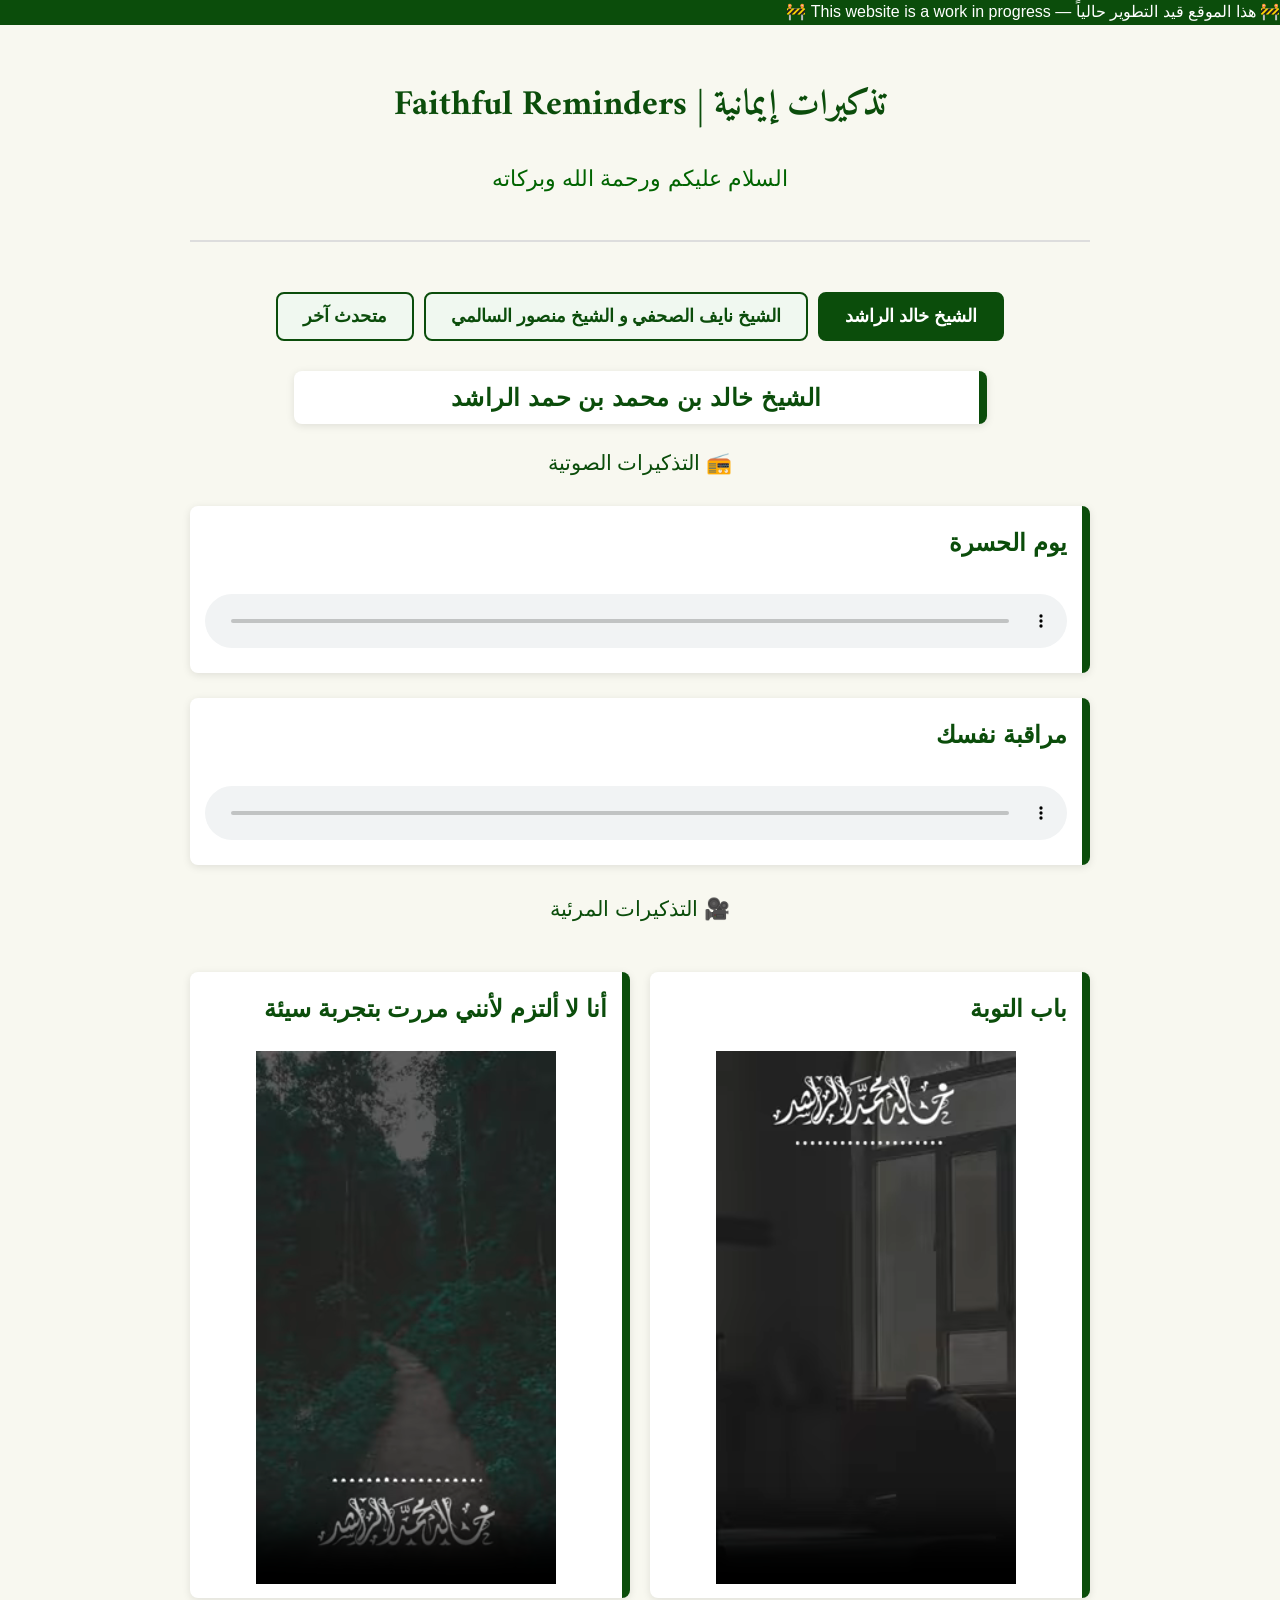
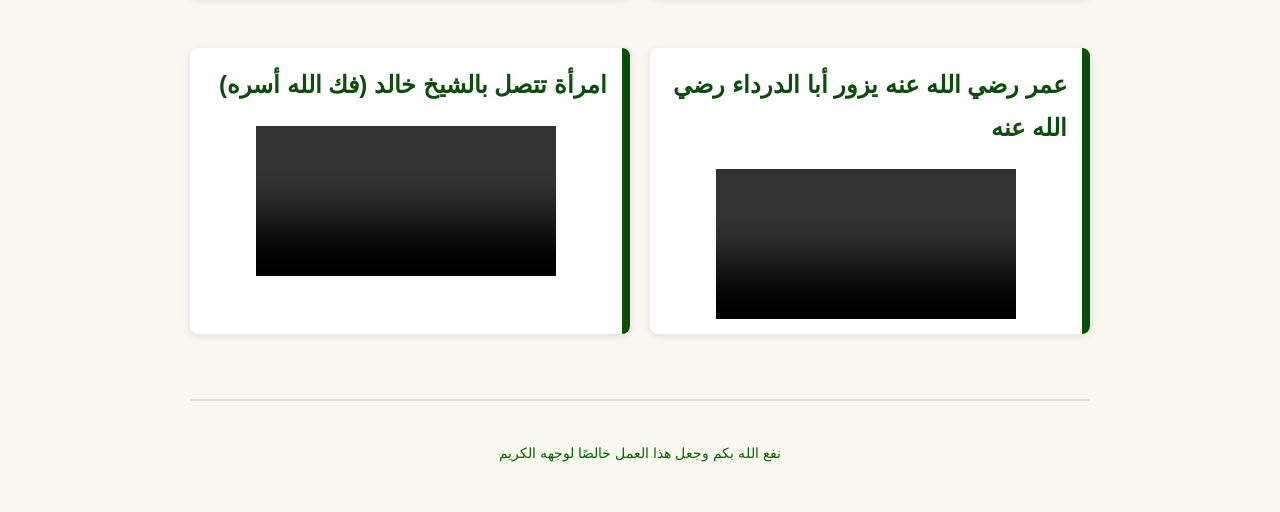
==== jadid.html @ d6a4a5e5 "fixed" ====
<!DOCTYPE html>
<html lang="ar" dir="rtl">
<head>
    <meta charset="UTF-8">
    <meta name="viewport" content="width=device-width, initial-scale=1.0">
    <title>تذكيرات إيمانية | Faithful Reminders</title>
    <style>
        body {
            font-family: "Arial", "Traditional Arabic", sans-serif;
            max-width: 900px;
            margin: 10px auto;
            margin-top: 30px;
            padding: 20px;
            background: #f8f8f0;
            color: #333;
            line-height: 1.8;
        }
        h1 {
            font-family: "Amiri", "Traditional Arabic", "Arial", serif;
            text-align: center;
            color: #0b4d0b;
            font-size: 2.2rem;
            margin-bottom: 10px;
        }
        .greeting {
            text-align: center;
            font-size: 1.4rem;
            color: #006400;
            margin-bottom: 20px;
        }

        /* Tabs Navigation */
        .tabs-container {
            background: #f8f8f0;
            padding: 10px;
            margin: 10px 0;
        }

        .tabs-nav {
            display: flex;
            gap: 10px;
            flex-wrap: wrap;
            justify-content: center;
            margin-bottom: 10px;
        }

        .tab-button {
            background: #f0f8f0;
            color: #0b4d0b;
            border: 2px solid #0b4d0b;
            padding: 12px 25px;
            font-size: 1.1rem;
            font-weight: 700;
            border-radius: 8px;
            cursor: pointer;
            transition: all 0.3s ease;
            font-family: "Arial", "Traditional Arabic", sans-serif;
        }

        .tab-button:hover {
            background: #e8f5e8;
            transform: translateY(-2px);
        }

        .tab-button.active {
            background: #0b4d0b;
            color: white;
        }

        .tab-content {
            display: none;
        }

        .tab-content.active {
            display: block;
        }

        .row {
            display: flex;
            justify-content: center;
            gap: 20px;
        }

        .reminder {
            background: white;
            padding: 15px;
            margin: 25px 0;
            border-right: 8px solid #0b4d0b;
            border-radius: 8px;
            box-shadow: 0 2px 8px rgba(0,0,0,0.1);
        }

        .videoreminder {
            background: white;
            padding: 15px;
            margin: 25px auto;
            width: 50%;
            border-right: 8px solid #0b4d0b;
            border-radius: 8px;
            box-shadow: 0 2px 8px rgba(0,0,0,0.1);
        }

        .remindertitle {
            background: white;
            padding: 5px;
            margin: 10px auto;
            font-weight: bold;
            letter-spacing: 0.5px;
            border-right: 8px solid #0b4d0b;
            border-radius: 8px;
            width: 75%;
            box-shadow: 0 2px 8px rgba(0,0,0,0.1);
            display: flex;
            align-items: center;
            justify-content: center;
        }

        .reminder h2 {
            margin-top: 0;
            color: #0b4d0b;
            font-size: 1.5rem;
        }

        .videoreminder h2 {
            margin-top: 0;
            color: #0b4d0b;
            font-size: 1.5rem;
        }

        .remindertitle h3 {
            text-align: center;
            margin: 0; 
            color: #0b4d0b;
            font-size: 1.5rem;
        }

        audio {
            width: 100%;
            margin-top: 10px;
        }

        .section-title {
            color: #0b4d0b;
            font-size: 1.3rem;
            margin: 20px 0 20px;
            text-align: center;
            font-weight: 500;
        }

        video {
            display: block;
            margin: 10px auto 0;
            max-width: 300px;
            width: 100%;
            height: auto;
        }

        hr {
            border: 1px solid #ddd;
            margin: 40px 0;
        }

        .empty-state {
            text-align: center;
            padding: 40px 20px;
            color: #666;
            font-size: 1.2rem;
            background: white;
            border-radius: 8px;
            margin: 20px 0;
            box-shadow: 0 2px 8px rgba(0,0,0,0.1);
        }

        .empty-state p {
            margin: 10px 0;
        }

        .notice-bar {
            position: fixed;
            top: 0;
            left: 0;
            width: 100%;
            background: #0b4d0b;
            color: white;
            overflow: hidden;
            z-index: 9999;
            height: 25px;
            display: flex;
            align-items: center;
        }

        .notice-text {
            white-space: nowrap;
            display: inline-block;
            padding-left: 100%;
            animation: scroll-text 25s linear infinite;
            font-size: 1rem;
            font-weight: 500;
        }

        /* Animation */
        @keyframes scroll-text {
            0% {
                transform: translateX(0);
            }
            100% {
                transform: translateX(-85%);
            }
        }


        @media (max-width: 768px) {
            .row {
                flex-direction: column;
            }
            .videoreminder {
                width: 100%;
            }
            .tab-button {
                font-size: 1rem;
                padding: 10px 20px;
            }
        }
    </style>
    <link href="https://fonts.googleapis.com/css2?family=Amiri:wght@400;700&display=swap" rel="stylesheet">
</head>
<body>
    <div class="notice-bar">
        <div class="notice-text">
        🚧 هذا الموقع قيد التطوير حالياً — This website is a work in progress 🚧
        </div>
    </div>

    <h1>تذكيرات إيمانية | Faithful Reminders</h1>
    <p class="greeting">السلام عليكم ورحمة الله وبركاته</p>
    <hr>

    <div class="tabs-container">
        <div class="tabs-nav">
            <button class="tab-button active" onclick="switchTab('khalid')">
                الشيخ خالد الراشد
            </button>
            <button class="tab-button" onclick="switchTab('speaker2')">
                الشيخ نايف الصحفي و الشيخ منصور السالمي
            </button>
            <button class="tab-button" onclick="switchTab('speaker3')">
                متحدث آخر
            </button>
        </div>
    </div>
    

    <!-- Tab 1: Sheikh Khalid Al-Rashid -->
    <div id="tab-khalid" class="tab-content active">
        <div class="remindertitle">
            <h3>الشيخ خالد بن محمد بن حمد الراشد</h3>
        </div>

        <h2 class="section-title">📻 التذكيرات الصوتية</h2>

        <div class="reminder">
            <h2>يوم الحسرة</h2>
            <audio controls preload="metadata">
                <source src="audios/يوم الحسرة.mp3" type="audio/mpeg">
                المتصفح لا يدعم تشغيل الصوت.
            </audio>
        </div>

        <div class="reminder">
            <h2>مراقبة نفسك</h2>
            <audio controls preload="metadata">
                <source src="audios/مراقبة نفسك.mp3" type="audio/mpeg">
                المتصفح لا يدعم تشغيل الصوت.
            </audio>
        </div> 

        <h2 class="section-title">🎥 التذكيرات المرئية</h2>

        <div class="row">
            <div class="videoreminder">
                <h2>باب التوبة</h2>
                <video controls preload="metadata">
                    <source src="videos/babattawbah.mp4" type="video/mp4">
                    المتصفح لا يدعم تشغيل الفيديو.
                </video>
            </div>

            <div class="videoreminder">
                <h2>أنا لا ألتزم لأنني مررت بتجربة سيئة</h2>
                <video controls preload="metadata">
                    <source src="videos/nopractice.mp4" type="video/mp4">
                    المتصفح لا يدعم تشغيل الفيديو.
                </video>
            </div>
        </div>

        <div class="row">
            <div class="videoreminder">
                <h2>عمر رضي الله عنه يزور أبا الدرداء رضي الله عنه</h2>
                <video controls preload="metadata">
                    <source src="videos/umarabidarda.mp4" type="video/mp4">
                    المتصفح لا يدعم تشغيل الفيديو.
                </video>
            </div>

            <div class="videoreminder">
                <h2>امرأة تتصل بالشيخ خالد (فك الله أسره)</h2>
                <video controls preload="metadata">
                    <source src="videos/womancalls.mp4" type="video/mp4">
                    المتصفح لا يدعم تشغيل الفيديو.
                </video>
            </div>
        </div>
    </div>

    <!-- Tab 2: Speaker 2 (Empty placeholder) -->
    <div id="tab-speaker2" class="tab-content">
        <div class="remindertitle">
            <h3>الشيخ نايف الصحفي و الشيخ منصور السالمي</h3>
        </div>

        <h2 class="section-title">🎥 التذكيرات المرئية</h2>
        
        <div class="empty-state">
            <p>🎙️</p>
            <p>سيتم إضافة محتوى هذا المتحدث قريباً</p>
            <p>بإذن الله تعالى</p>
        </div>
    </div>

    <!-- Tab 3: Speaker 3 (Empty placeholder) -->
    <div id="tab-speaker3" class="tab-content">
        <div class="remindertitle">
            <h3>متحدث ثالث - قريباً إن شاء الله</h3>
        </div>
        
        <div class="empty-state">
            <p>🎙️</p>
            <p>سيتم إضافة محتوى هذا المتحدث قريباً</p>
            <p>بإذن الله تعالى</p>
        </div>
    </div>

    <hr>
    <p style="text-align:center; color:#006400; font-size:0.9rem;">
        نفع الله بكم وجعل هذا العمل خالصًا لوجهه الكريم
    </p>

    <script>
        function switchTab(tabName) {
            // Hide all tab contents
            const tabContents = document.querySelectorAll('.tab-content');
            tabContents.forEach(content => {
                content.classList.remove('active');
            });

            // Remove active class from all buttons
            const tabButtons = document.querySelectorAll('.tab-button');
            tabButtons.forEach(button => {
                button.classList.remove('active');
            });

            // Show selected tab content
            document.getElementById('tab-' + tabName).classList.add('active');

            // Add active class to clicked button
            event.target.classList.add('active');

            // Pause all media when switching tabs
            document.querySelectorAll('audio, video').forEach(media => {
                media.pause();
            });
        }
    </script>

</body>
</html>
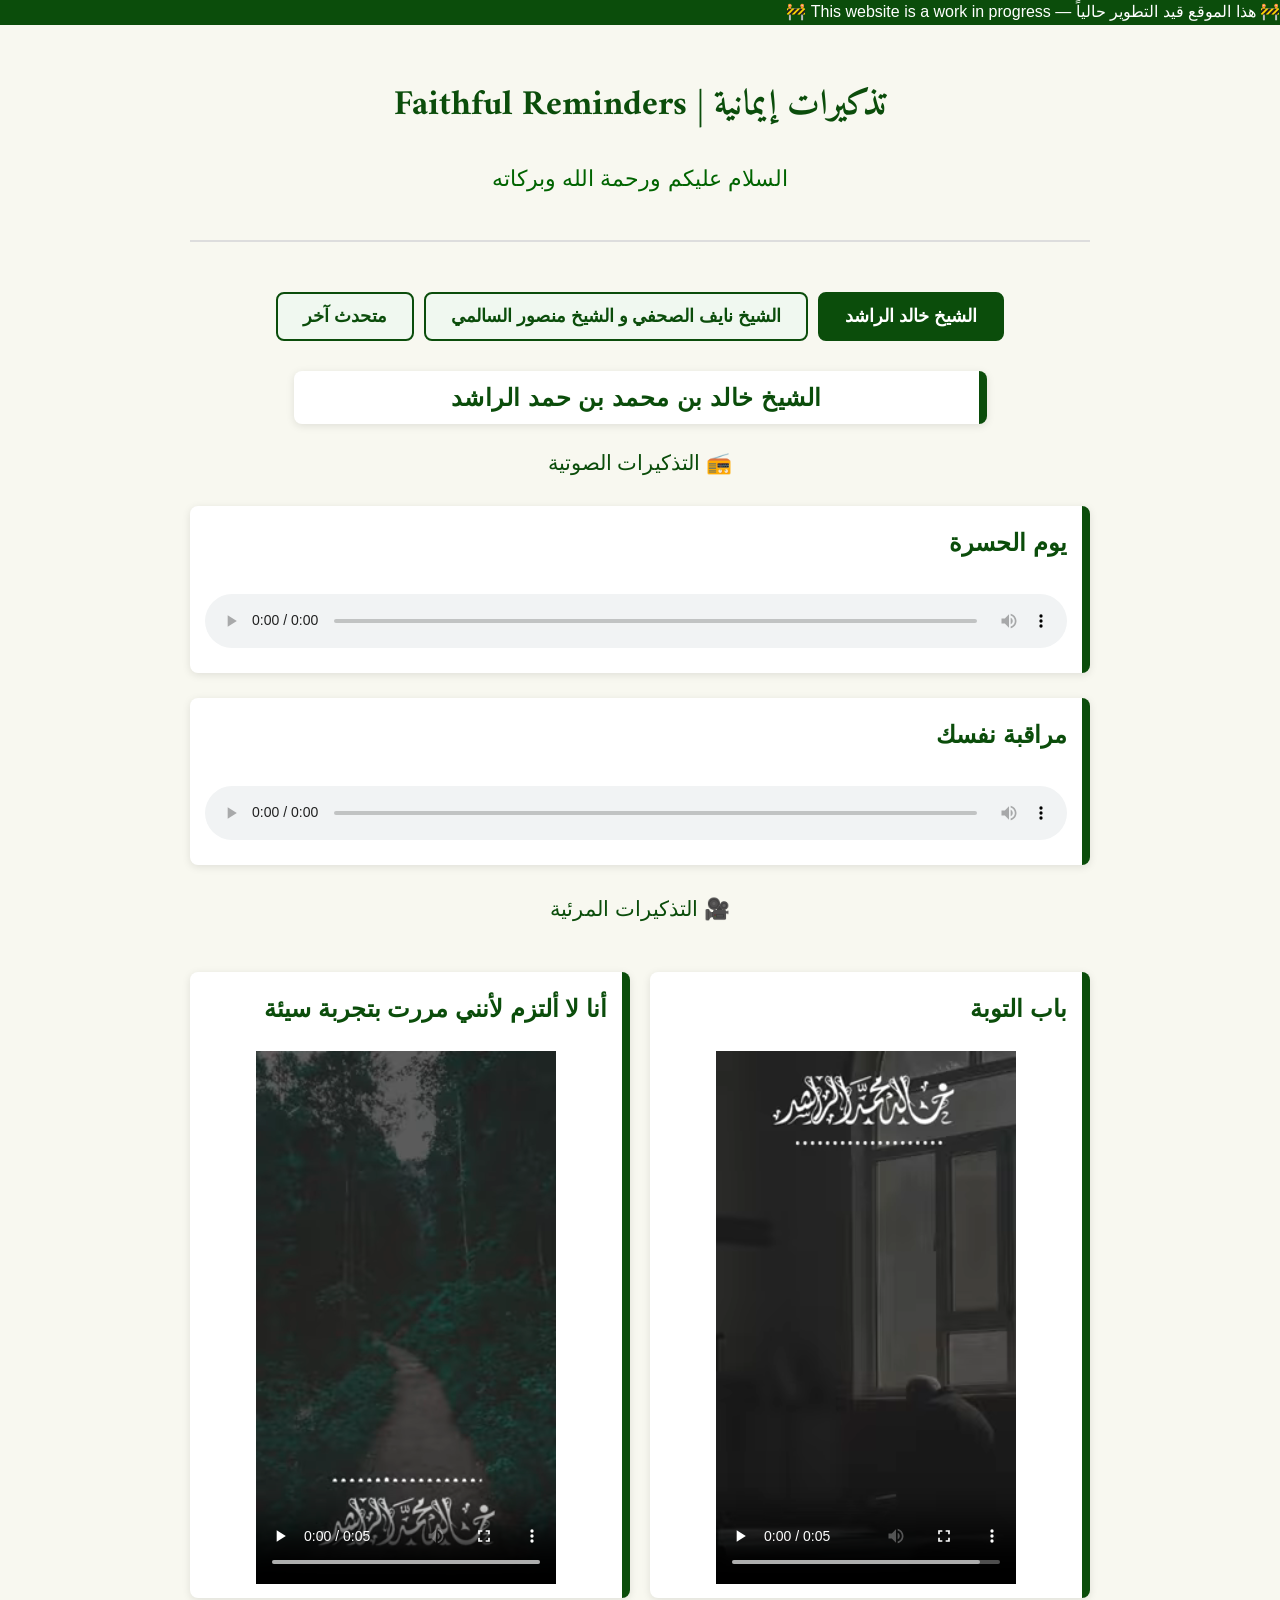
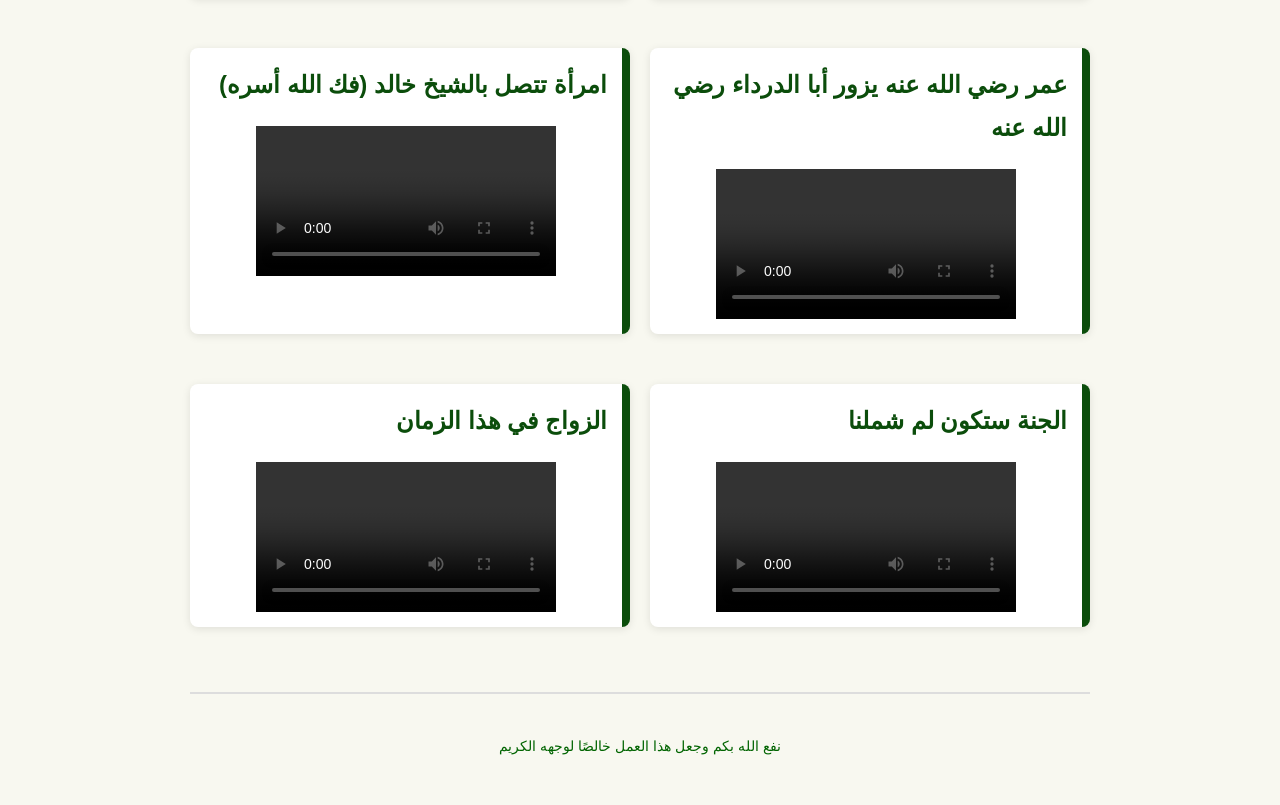
==== commit 78d78a2d: "added 2 more vids" ====
--- a/jadid.html
+++ b/jadid.html
@@ -311,6 +311,24 @@
                 </video>
             </div>
         </div>
+
+        <div class="row">
+            <div class="videoreminder">
+                <h2>الجنة ستكون لم شملنا</h2>
+                <video controls preload="metadata">
+                    <source src="videos/jannahreunion.mp4" type="video/mp4">
+                    المتصفح لا يدعم تشغيل الفيديو.
+                </video>
+            </div>
+
+            <div class="videoreminder">
+                <h2>الزواج في هذا الزمان</h2>
+                <video controls preload="metadata">
+                    <source src="videos/marriageinourtimes.mp4" type="video/mp4">
+                    المتصفح لا يدعم تشغيل الفيديو.
+                </video>
+            </div>
+        </div>
     </div>
 
     <!-- Tab 2: Speaker 2 (Empty placeholder) -->
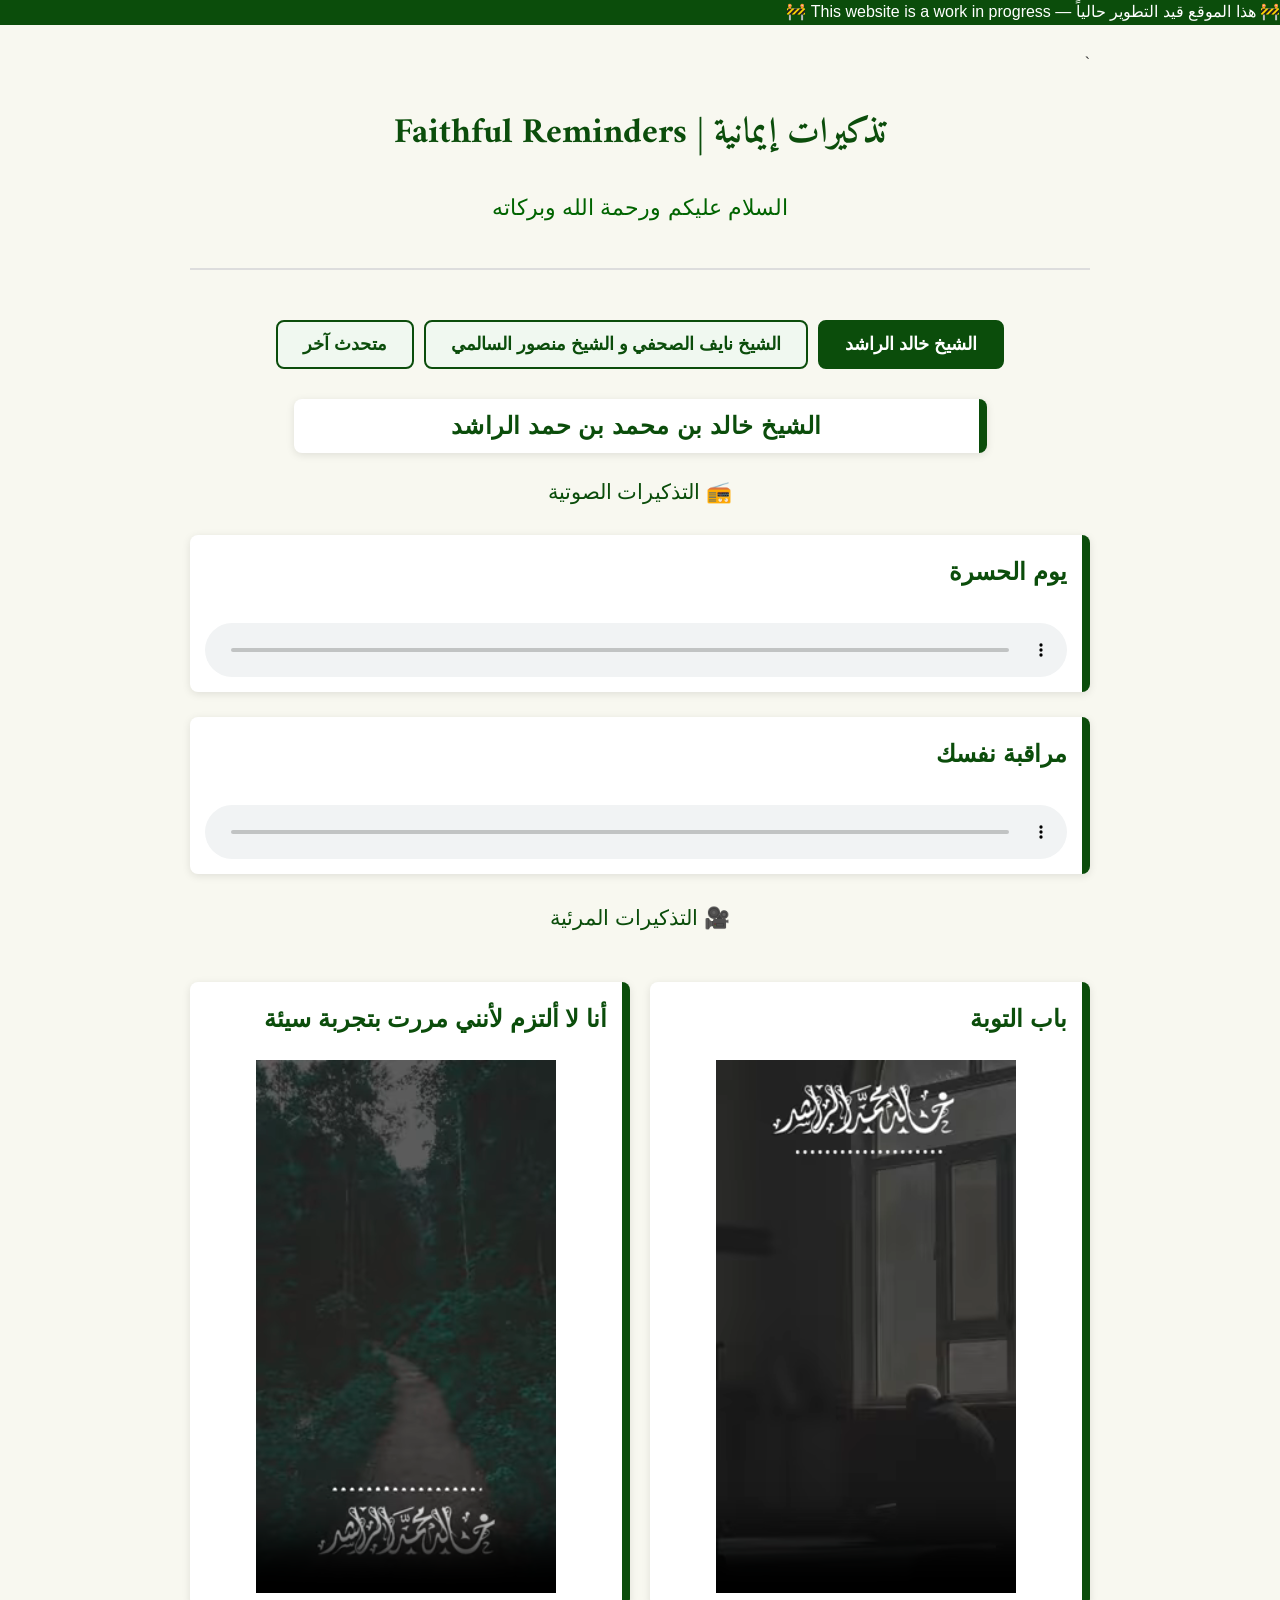
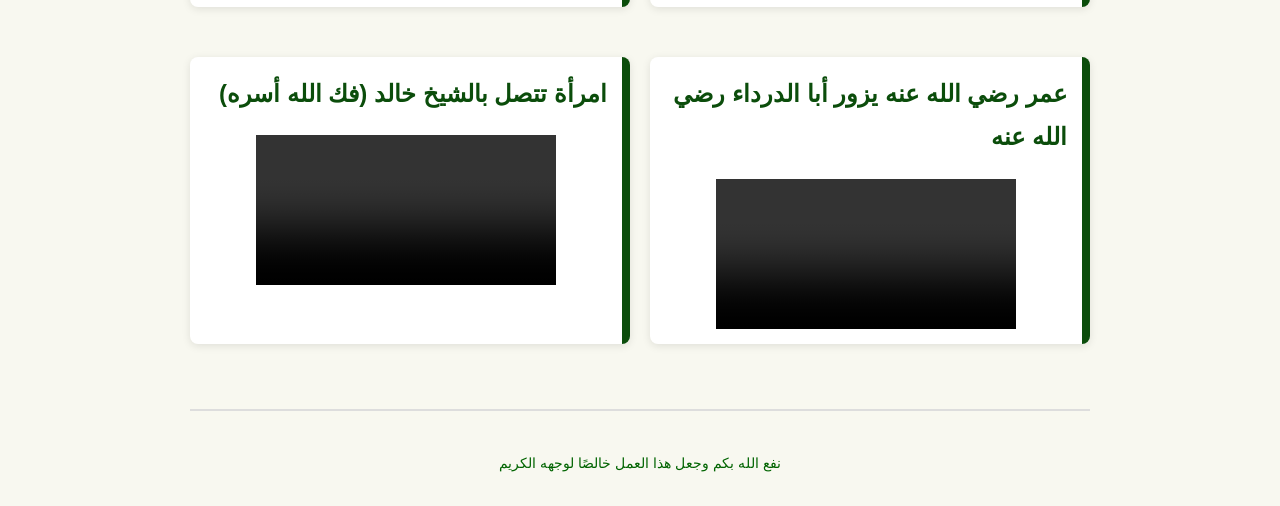
==== commit 23e9a045: "added 2nd section" ====
--- a/jadid.html
+++ b/jadid.html
@@ -1,4 +1,4 @@
-<!DOCTYPE html>
+`<!DOCTYPE html>
 <html lang="ar" dir="rtl">
 <head>
     <meta charset="UTF-8">
@@ -311,27 +311,9 @@
                 </video>
             </div>
         </div>
-
-        <div class="row">
-            <div class="videoreminder">
-                <h2>الجنة ستكون لم شملنا</h2>
-                <video controls preload="metadata">
-                    <source src="videos/jannahreunion.mp4" type="video/mp4">
-                    المتصفح لا يدعم تشغيل الفيديو.
-                </video>
-            </div>
-
-            <div class="videoreminder">
-                <h2>الزواج في هذا الزمان</h2>
-                <video controls preload="metadata">
-                    <source src="videos/marriageinourtimes.mp4" type="video/mp4">
-                    المتصفح لا يدعم تشغيل الفيديو.
-                </video>
-            </div>
-        </div>
     </div>
 
-    <!-- Tab 2: Speaker 2 (Empty placeholder) -->
+    <!-- Tab 2: Speaker 2 (Mansur As-Salami and Nahef As-Sahafi) -->
     <div id="tab-speaker2" class="tab-content">
         <div class="remindertitle">
             <h3>الشيخ نايف الصحفي و الشيخ منصور السالمي</h3>
@@ -339,10 +321,40 @@
 
         <h2 class="section-title">🎥 التذكيرات المرئية</h2>
         
-        <div class="empty-state">
-            <p>🎙️</p>
-            <p>سيتم إضافة محتوى هذا المتحدث قريباً</p>
-            <p>بإذن الله تعالى</p>
+         <div class="row">
+            <div class="videoreminder">
+                <h2>سأقبل يا خلقي من جديد</h2>
+                <video controls preload="metadata">
+                    <source src="videos/sauqbilu.mp4" type="video/mp4">
+                    المتصفح لا يدعم تشغيل الفيديو.
+                </video>
+            </div>
+
+            <div class="videoreminder">
+                <h2>توبوا إلى الله</h2>
+                <video controls preload="metadata">
+                    <source src="videos/repent.mp4" type="video/mp4">
+                    المتصفح لا يدعم تشغيل الفيديو.
+                </video>
+            </div>
+        </div>
+
+        <div class="row">
+            <div class="videoreminder">
+                <h2>حلاوة الإيمان</h2>
+                <video controls preload="metadata">
+                    <source src="videos/sweetness of iman.mp4" type="video/mp4">
+                    المتصفح لا يدعم تشغيل الفيديو.
+                </video>
+            </div>
+
+            <div class="videoreminder">
+                <h2>رحمة الله</h2>
+                <video controls preload="metadata">
+                    <source src="videos/MercyAllah.mp4" type="video/mp4">
+                    المتصفح لا يدعم تشغيل الفيديو.
+                </video>
+            </div>
         </div>
     </div>
 
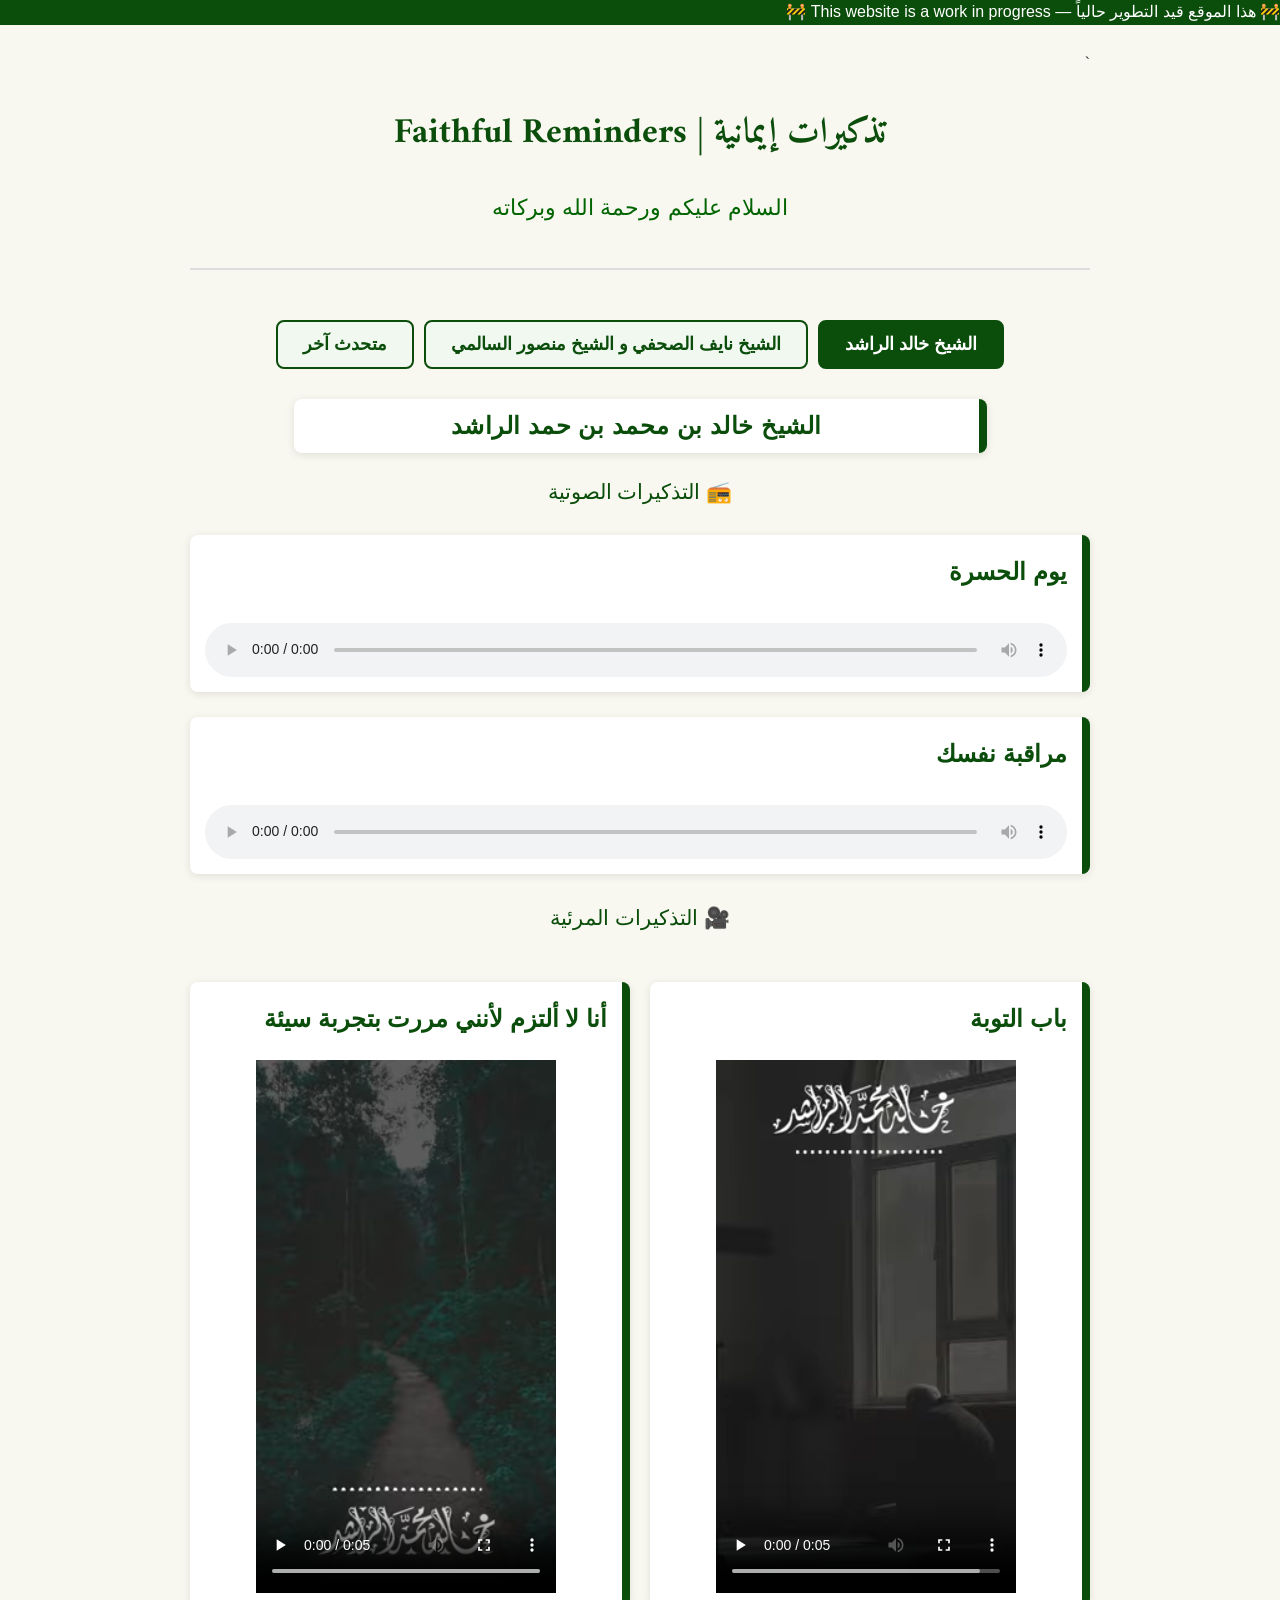
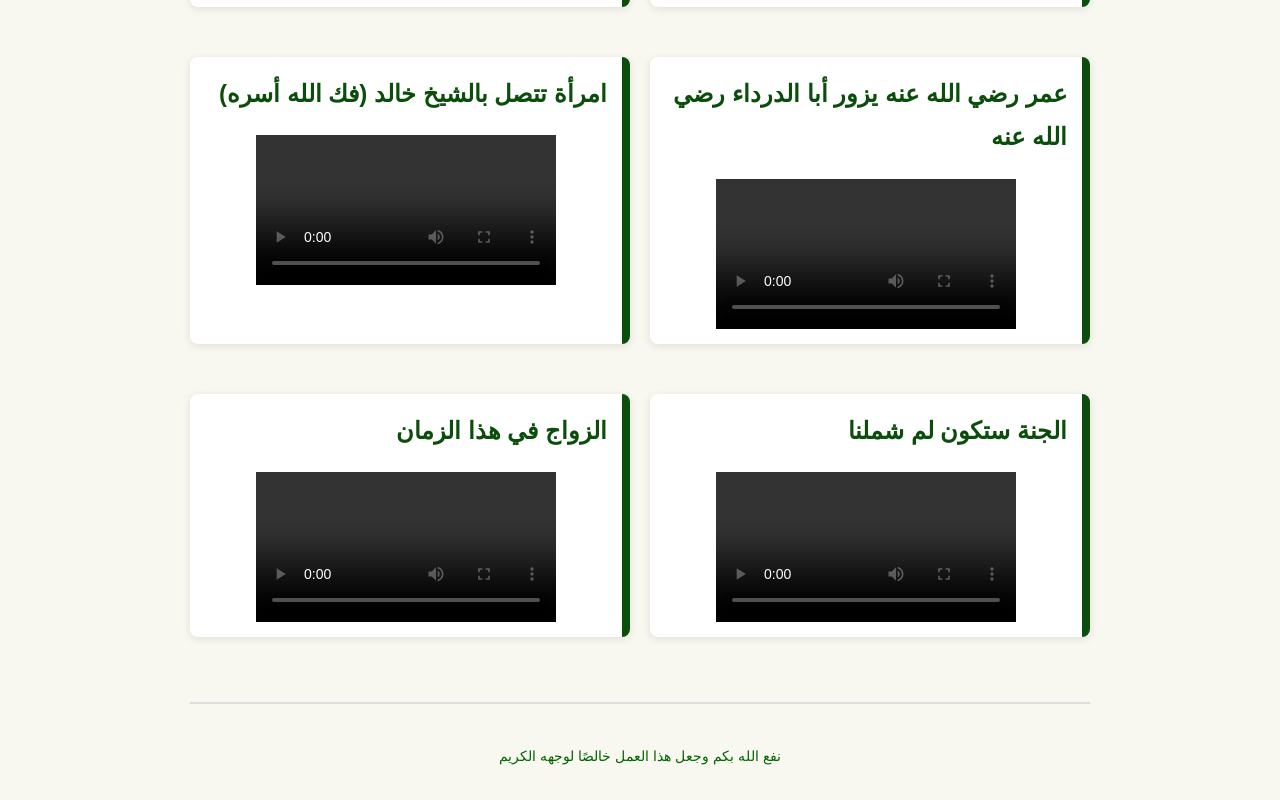
==== commit 3c47b537: "Merge branch 'main' of https://github.com/amair084/amair084.github.io" ====
--- a/jadid.html
+++ b/jadid.html
@@ -311,6 +311,24 @@
                 </video>
             </div>
         </div>
+
+        <div class="row">
+            <div class="videoreminder">
+                <h2>الجنة ستكون لم شملنا</h2>
+                <video controls preload="metadata">
+                    <source src="videos/jannahreunion.mp4" type="video/mp4">
+                    المتصفح لا يدعم تشغيل الفيديو.
+                </video>
+            </div>
+
+            <div class="videoreminder">
+                <h2>الزواج في هذا الزمان</h2>
+                <video controls preload="metadata">
+                    <source src="videos/marriageinourtimes.mp4" type="video/mp4">
+                    المتصفح لا يدعم تشغيل الفيديو.
+                </video>
+            </div>
+        </div>
     </div>
 
     <!-- Tab 2: Speaker 2 (Mansur As-Salami and Nahef As-Sahafi) -->
